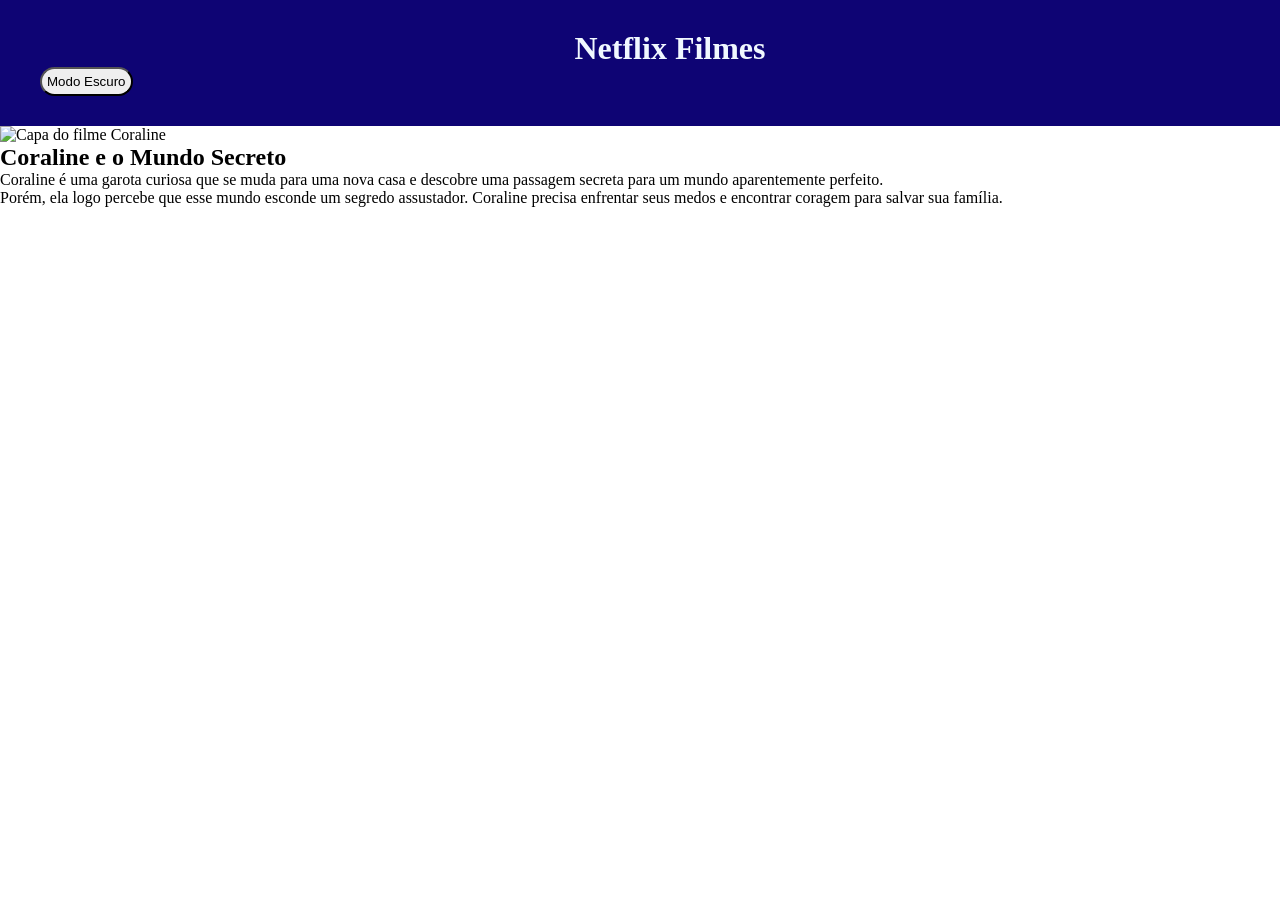
==== index.html @ fe3a432a "update" ====
<!DOCTYPE html> <html lang="pt-br"> <head> <meta charset="UTF-8"> <meta name="viewport" content="width=device-width, initial-scale=1.0"> <title>Netflix Filmes</title> <link rel="stylesheet" href="style.css"> </head> <body>
<header>
    <h1>Netflix Filmes</h1>

    <button id="botao" onclick="modoEscuro()"
        style="margin-left:10px; border-radius:20px; padding:5px;">
        Modo Escuro
    </button>
</header>

<main>

    <div class="filme">

        <img class="banner-filme"
            src="https://occ-0-8407-114.1.nflxso.net/dnm/api/v6/MgXQGyNr1xbI8tJSYiMWv5kXg5g/AAAABSFMNIlPZx48O_cy7JdrLWa_kQXprZBKK4Q1HSimhJidJJ8ht041H5ewtZsSHe9omz77tE8uju2TnuktKlsTuG2686IPKoSarKaIpYDIJYq0e5zqmI3IhHpgFA.jpg?r=36a"
            alt="Capa do filme Coraline">

        <div class="descricao">

            <h2>Coraline e o Mundo Secreto</h2>

            <p>
                Coraline é uma garota curiosa que se muda para uma nova
                casa e descobre uma passagem secreta para um mundo
                aparentemente perfeito.
            </p>

            <p>
                Porém, ela logo percebe que esse mundo esconde um
                segredo assustador. Coraline precisa enfrentar seus
                medos e encontrar coragem para salvar sua família.
            </p>

        </div>

    </div>

</main>

</body> </html>
---- style.css ----
* {
    padding: 0px;
    margin: 0px;
}

header{
    background-color: #0e0474;
    width: 100%;
    padding: 30px;
}

header h1 {
    color:aliceblue;
    text-align: center;
}
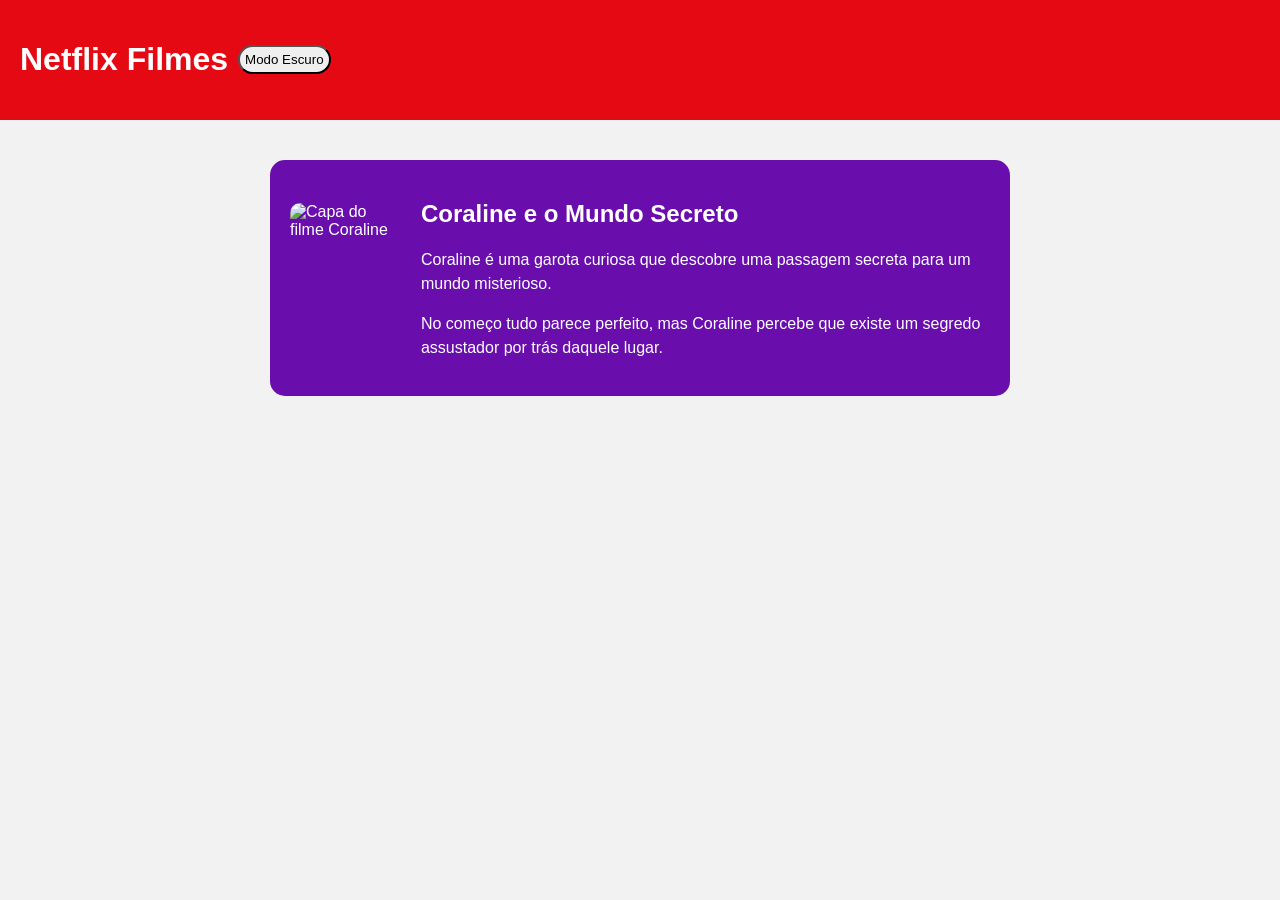
==== commit b0f9e5c2: "update" ====
--- a/index.html
+++ b/index.html
@@ -1,35 +1,52 @@
-<!DOCTYPE html> <html lang="pt-br"> <head> <meta charset="UTF-8"> <meta name="viewport" content="width=device-width, initial-scale=1.0"> <title>Netflix Filmes</title> <link rel="stylesheet" href="style.css"> </head> <body>
-<header>
+<!DOCTYPE html> <html lang="pt-br"> <head> <meta charset="UTF-8"> <meta name="viewport" content="width=device-width, initial-scale=1.0"> <title>Netflix Filmes</title> </head> <body style="margin:0; font-family:Arial; background-color:#f2f2f2;">
+<header style="background-color:#e50914; color:white; padding:20px; display:flex; align-items:center;">
     <h1>Netflix Filmes</h1>
 
-    <button id="botao" onclick="modoEscuro()"
+    <button onclick="modoEscuro()"
         style="margin-left:10px; border-radius:20px; padding:5px;">
         Modo Escuro
     </button>
 </header>
 
-<main>
+<main style="padding:40px;">
 
-    <div class="filme">
+    <div style="
+        display:flex;
+        align-items:center;
+        gap:25px;
+        background-color:#6a0dad;
+        padding:20px;
+        border-radius:15px;
+        color:white;
+        max-width:700px;
+        margin:auto;
+    ">
 
-        <img class="banner-filme"
+        <!-- Imagem pequena à esquerda -->
+        <img
             src="https://occ-0-8407-114.1.nflxso.net/dnm/api/v6/MgXQGyNr1xbI8tJSYiMWv5kXg5g/AAAABSFMNIlPZx48O_cy7JdrLWa_kQXprZBKK4Q1HSimhJidJJ8ht041H5ewtZsSHe9omz77tE8uju2TnuktKlsTuG2686IPKoSarKaIpYDIJYq0e5zqmI3IhHpgFA.jpg?r=36a"
-            alt="Capa do filme Coraline">
+            alt="Capa do filme Coraline"
+            style="
+                width:150px;
+                height:150px;
+                object-fit:cover;
+                border-radius:10px;
+            "
+        >
 
-        <div class="descricao">
+        <!-- Escrita à direita -->
+        <div>
 
             <h2>Coraline e o Mundo Secreto</h2>
 
-            <p>
-                Coraline é uma garota curiosa que se muda para uma nova
-                casa e descobre uma passagem secreta para um mundo
-                aparentemente perfeito.
+            <p style="line-height:1.5;">
+                Coraline é uma garota curiosa que descobre uma passagem
+                secreta para um mundo misterioso.
             </p>
 
-            <p>
-                Porém, ela logo percebe que esse mundo esconde um
-                segredo assustador. Coraline precisa enfrentar seus
-                medos e encontrar coragem para salvar sua família.
+            <p style="line-height:1.5;">
+                No começo tudo parece perfeito, mas Coraline percebe que
+                existe um segredo assustador por trás daquele lugar.
             </p>
 
         </div>
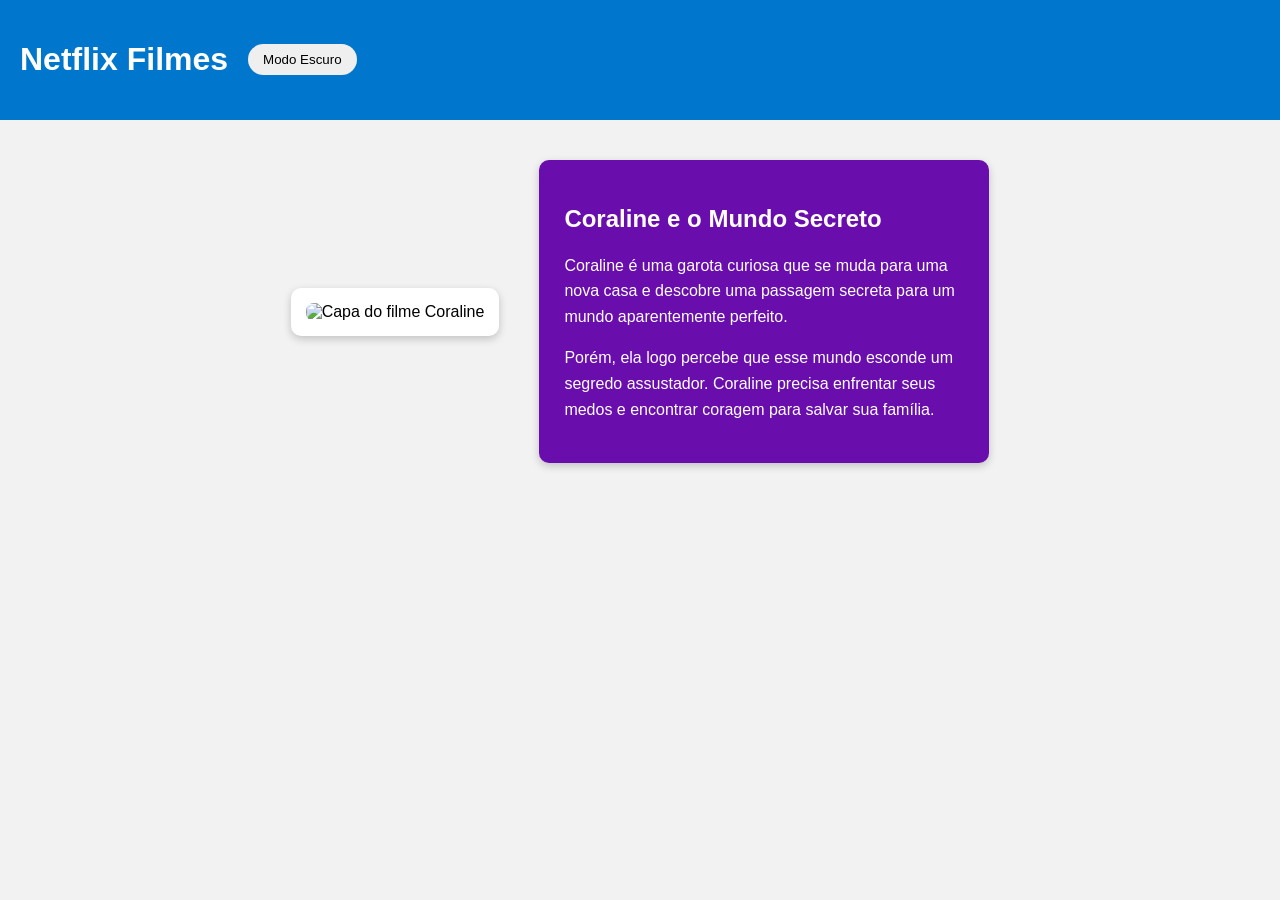
==== commit 21d6bc22: "update" ====
--- a/index.html
+++ b/index.html
@@ -1,52 +1,79 @@
 <!DOCTYPE html> <html lang="pt-br"> <head> <meta charset="UTF-8"> <meta name="viewport" content="width=device-width, initial-scale=1.0"> <title>Netflix Filmes</title> </head> <body style="margin:0; font-family:Arial; background-color:#f2f2f2;">
-<header style="background-color:#e50914; color:white; padding:20px; display:flex; align-items:center;">
+<!-- Parte de cima azul -->
+<header style="
+    background-color:#0077cc;
+    color:white;
+    padding:20px;
+    display:flex;
+    align-items:center;
+">
+
     <h1>Netflix Filmes</h1>
 
-    <button onclick="modoEscuro()"
-        style="margin-left:10px; border-radius:20px; padding:5px;">
+    <button onclick="modoEscuro()" style="
+        margin-left:20px;
+        border-radius:20px;
+        padding:8px 15px;
+        border:none;
+    ">
         Modo Escuro
     </button>
+
 </header>
 
 <main style="padding:40px;">
 
+    <!-- Imagem e texto separados, lado a lado -->
     <div style="
         display:flex;
         align-items:center;
-        gap:25px;
-        background-color:#6a0dad;
-        padding:20px;
-        border-radius:15px;
-        color:white;
-        max-width:700px;
-        margin:auto;
+        justify-content:center;
+        gap:40px;
     ">
 
-        <!-- Imagem pequena à esquerda -->
-        <img
-            src="https://occ-0-8407-114.1.nflxso.net/dnm/api/v6/MgXQGyNr1xbI8tJSYiMWv5kXg5g/AAAABSFMNIlPZx48O_cy7JdrLWa_kQXprZBKK4Q1HSimhJidJJ8ht041H5ewtZsSHe9omz77tE8uju2TnuktKlsTuG2686IPKoSarKaIpYDIJYq0e5zqmI3IhHpgFA.jpg?r=36a"
-            alt="Capa do filme Coraline"
-            style="
-                width:150px;
-                height:150px;
-                object-fit:cover;
-                border-radius:10px;
-            "
-        >
+        <!-- Imagem -->
+        <div style="
+            background-color:white;
+            padding:15px;
+            border-radius:10px;
+            box-shadow:0 3px 8px rgba(0,0,0,0.2);
+        ">
 
-        <!-- Escrita à direita -->
-        <div>
+            <img
+                src="https://occ-0-8407-114.1.nflxso.net/dnm/api/v6/MgXQGyNr1xbI8tJSYiMWv5kXg5g/AAAABSFMNIlPZx48O_cy7JdrLWa_kQXprZBKK4Q1HSimhJidJJ8ht041H5ewtZsSHe9omz77tE8uju2TnuktKlsTuG2686IPKoSarKaIpYDIJYq0e5zqmI3IhHpgFA.jpg?r=36a"
+                alt="Capa do filme Coraline"
+                style="
+                    width:180px;
+                    height:180px;
+                    object-fit:cover;
+                    border-radius:8px;
+                "
+            >
+
+        </div>
+
+        <!-- Texto separado -->
+        <div style="
+            background-color:#6a0dad;
+            color:white;
+            padding:25px;
+            border-radius:10px;
+            width:400px;
+            box-shadow:0 3px 8px rgba(0,0,0,0.2);
+        ">
 
             <h2>Coraline e o Mundo Secreto</h2>
 
-            <p style="line-height:1.5;">
-                Coraline é uma garota curiosa que descobre uma passagem
-                secreta para um mundo misterioso.
+            <p style="line-height:1.6;">
+                Coraline é uma garota curiosa que se muda para uma nova
+                casa e descobre uma passagem secreta para um mundo
+                aparentemente perfeito.
             </p>
 
-            <p style="line-height:1.5;">
-                No começo tudo parece perfeito, mas Coraline percebe que
-                existe um segredo assustador por trás daquele lugar.
+            <p style="line-height:1.6;">
+                Porém, ela logo percebe que esse mundo esconde um segredo
+                assustador. Coraline precisa enfrentar seus medos e
+                encontrar coragem para salvar sua família.
             </p>
 
         </div>
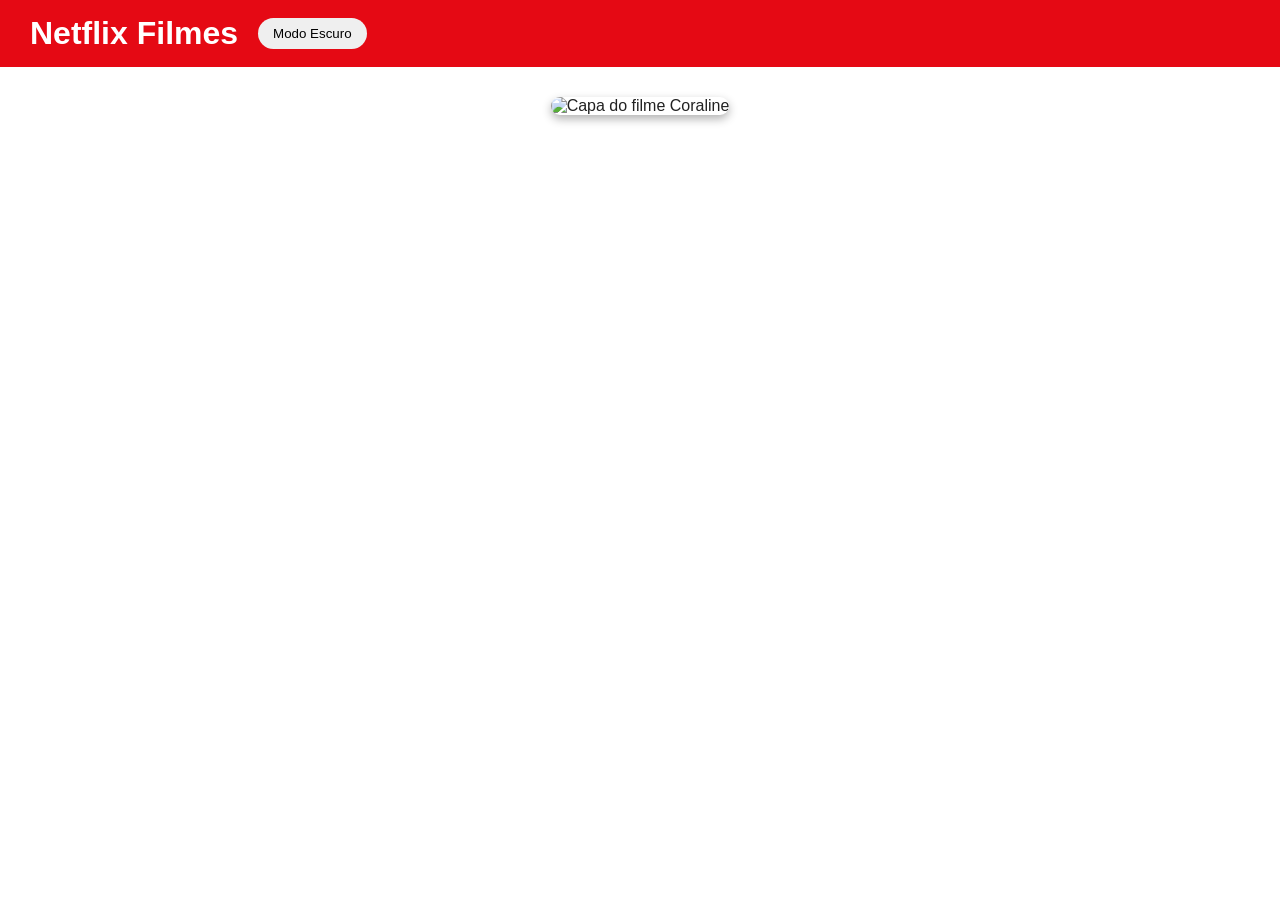
==== commit 73fc6726: "update" ====
--- a/index.html
+++ b/index.html
@@ -1,85 +1,102 @@
-<!DOCTYPE html> <html lang="pt-br"> <head> <meta charset="UTF-8"> <meta name="viewport" content="width=device-width, initial-scale=1.0"> <title>Netflix Filmes</title> </head> <body style="margin:0; font-family:Arial; background-color:#f2f2f2;">
-<!-- Parte de cima azul -->
-<header style="
-    background-color:#0077cc;
-    color:white;
-    padding:20px;
-    display:flex;
-    align-items:center;
-">
+<!DOCTYPE html>
+<html lang="pt-br">
+<head>
+    <meta charset="UTF-8">
+    <meta name="viewport" content="width=device-width, initial-scale=1.0">
+    <title>Netflix Filmes - Coraline</title>
 
-    <h1>Netflix Filmes</h1>
+    <style>
+        body {
+            font-family: Arial, sans-serif;
+            margin: 0;
+            background-color: #ffffff;
+            color: #222;
+            transition: 0.3s;
+        }
 
-    <button onclick="modoEscuro()" style="
-        margin-left:20px;
-        border-radius:20px;
-        padding:8px 15px;
-        border:none;
-    ">
-        Modo Escuro
-    </button>
+        header {
+            display: flex;
+            align-items: center;
+            padding: 15px 30px;
+            background-color: #e50914;
+            color: white;
+        }
 
-</header>
+        header h1 {
+            margin: 0;
+        }
 
-<main style="padding:40px;">
+        #botao {
+            margin-left: 20px;
+            border: none;
+            border-radius: 20px;
+            padding: 8px 15px;
+            cursor: pointer;
+        }
 
-    <!-- Imagem e texto separados, lado a lado -->
-    <div style="
-        display:flex;
-        align-items:center;
-        justify-content:center;
-        gap:40px;
-    ">
+        main {
+            text-align: center;
+            padding: 30px;
+        }
 
-        <!-- Imagem -->
-        <div style="
-            background-color:white;
-            padding:15px;
-            border-radius:10px;
-            box-shadow:0 3px 8px rgba(0,0,0,0.2);
-        ">
+        .container-imagem {
+            margin-bottom: 20px;
+        }
 
-            <img
+        .banner-filme {
+            width: 250px;
+            height: auto;
+            border-radius: 10px;
+            box-shadow: 0 4px 10px rgba(0, 0, 0, 0.3);
+        }
+
+        .descricao {
+            max-width: 600px;
+            margin: auto;
+            line-height: 1.6;
+        }
+
+        .descricao h2 {
+            font-size: 30px;
+            color: #e50914;
+        }
+
+        .descricao p {
+            font-size: 18px;
+        }
+
+        .info {
+            margin-top: 20px;
+            font-weight: bold;
+        }
+
+        /* Modo escuro */
+        .escuro {
+            background-color: #121212;
+            color: white;
+        }
+
+        .escuro .descricao h2 {
+            color: #ff3333;
+        }
+    </style>
+</head>
+
+<body>
+
+    <header>
+        <h1>Netflix Filmes</h1>
+
+        <button id="botao" onclick="modoEscuro()">
+            Modo Escuro
+        </button>
+    </header>
+
+    <main>
+
+        <div class="container-imagem">
+            <img 
+                class="banner-filme"
                 src="https://occ-0-8407-114.1.nflxso.net/dnm/api/v6/MgXQGyNr1xbI8tJSYiMWv5kXg5g/AAAABSFMNIlPZx48O_cy7JdrLWa_kQXprZBKK4Q1HSimhJidJJ8ht041H5ewtZsSHe9omz77tE8uju2TnuktKlsTuG2686IPKoSarKaIpYDIJYq0e5zqmI3IhHpgFA.jpg?r=36a"
-                alt="Capa do filme Coraline"
-                style="
-                    width:180px;
-                    height:180px;
-                    object-fit:cover;
-                    border-radius:8px;
-                "
-            >
-
-        </div>
-
-        <!-- Texto separado -->
-        <div style="
-            background-color:#6a0dad;
-            color:white;
-            padding:25px;
-            border-radius:10px;
-            width:400px;
-            box-shadow:0 3px 8px rgba(0,0,0,0.2);
-        ">
-
-            <h2>Coraline e o Mundo Secreto</h2>
-
-            <p style="line-height:1.6;">
-                Coraline é uma garota curiosa que se muda para uma nova
-                casa e descobre uma passagem secreta para um mundo
-                aparentemente perfeito.
-            </p>
-
-            <p style="line-height:1.6;">
-                Porém, ela logo percebe que esse mundo esconde um segredo
-                assustador. Coraline precisa enfrentar seus medos e
-                encontrar coragem para salvar sua família.
-            </p>
-
-        </div>
-
-    </div>
-
-</main>
-
-</body> </html>+                alt="Capa do filme Coraline">
+        </div
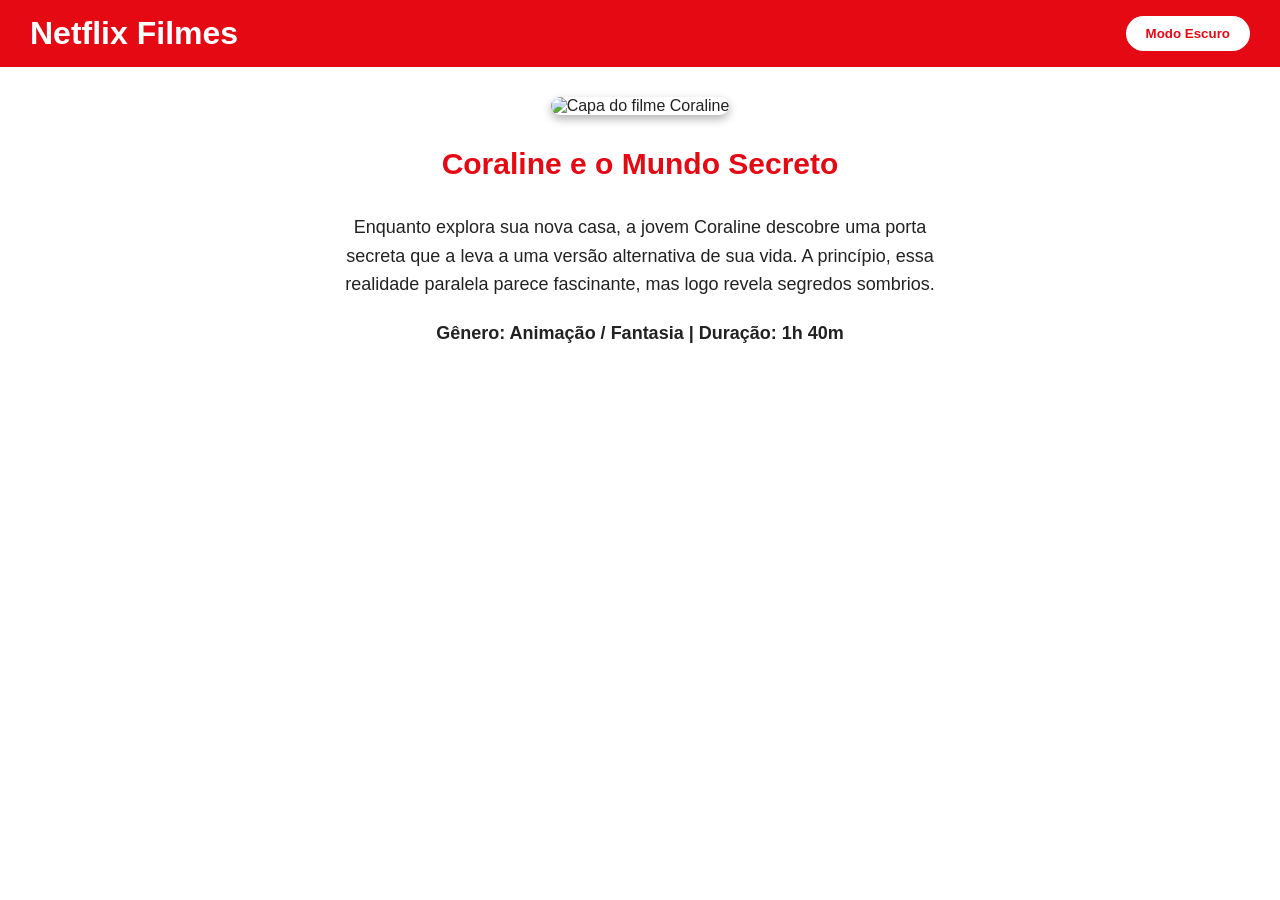
==== commit 7bb64160: "update" ====
--- a/index.html
+++ b/index.html
@@ -11,12 +11,13 @@
             margin: 0;
             background-color: #ffffff;
             color: #222;
-            transition: 0.3s;
+            transition: background-color 0.3s, color 0.3s;
         }
 
         header {
             display: flex;
             align-items: center;
+            justify-content: space-between;
             padding: 15px 30px;
             background-color: #e50914;
             color: white;
@@ -27,11 +28,18 @@
         }
 
         #botao {
-            margin-left: 20px;
             border: none;
             border-radius: 20px;
-            padding: 8px 15px;
+            padding: 10px 20px;
             cursor: pointer;
+            font-weight: bold;
+            background-color: #ffffff;
+            color: #e50914;
+            transition: 0.3s;
+        }
+
+        #botao:hover {
+            background-color: #f0f0f0;
         }
 
         main {
@@ -71,13 +79,18 @@
         }
 
         /* Modo escuro */
-        .escuro {
+        body.escuro {
             background-color: #121212;
-            color: white;
+            color: #ffffff;
         }
 
-        .escuro .descricao h2 {
+        body.escuro .descricao h2 {
             color: #ff3333;
+        }
+
+        body.escuro #botao {
+            background-color: #333333;
+            color: #ffffff;
         }
     </style>
 </head>
@@ -93,10 +106,34 @@
     </header>
 
     <main>
-
         <div class="container-imagem">
             <img 
                 class="banner-filme"
                 src="https://occ-0-8407-114.1.nflxso.net/dnm/api/v6/MgXQGyNr1xbI8tJSYiMWv5kXg5g/AAAABSFMNIlPZx48O_cy7JdrLWa_kQXprZBKK4Q1HSimhJidJJ8ht041H5ewtZsSHe9omz77tE8uju2TnuktKlsTuG2686IPKoSarKaIpYDIJYq0e5zqmI3IhHpgFA.jpg?r=36a"
                 alt="Capa do filme Coraline">
-        </div+        </div>
+
+        <section class="descricao">
+            <h2>Coraline e o Mundo Secreto</h2>
+            <p>
+                Enquanto explora sua nova casa, a jovem Coraline descobre uma porta secreta que a leva a uma versão alternativa de sua vida. A princípio, essa realidade paralela parece fascinante, mas logo revela segredos sombrios.
+            </p>
+            <p class="info">Gênero: Animação / Fantasia | Duração: 1h 40m</p>
+        </section>
+    </main>
+
+    <script>
+        function modoEscuro() {
+            document.body.classList.toggle('escuro');
+            
+            const botao = document.getElementById('botao');
+            if (document.body.classList.contains('escuro')) {
+                botao.textContent = 'Modo Claro';
+            } else {
+                botao.textContent = 'Modo Escuro';
+            }
+        }
+    </script>
+
+</body>
+</html>
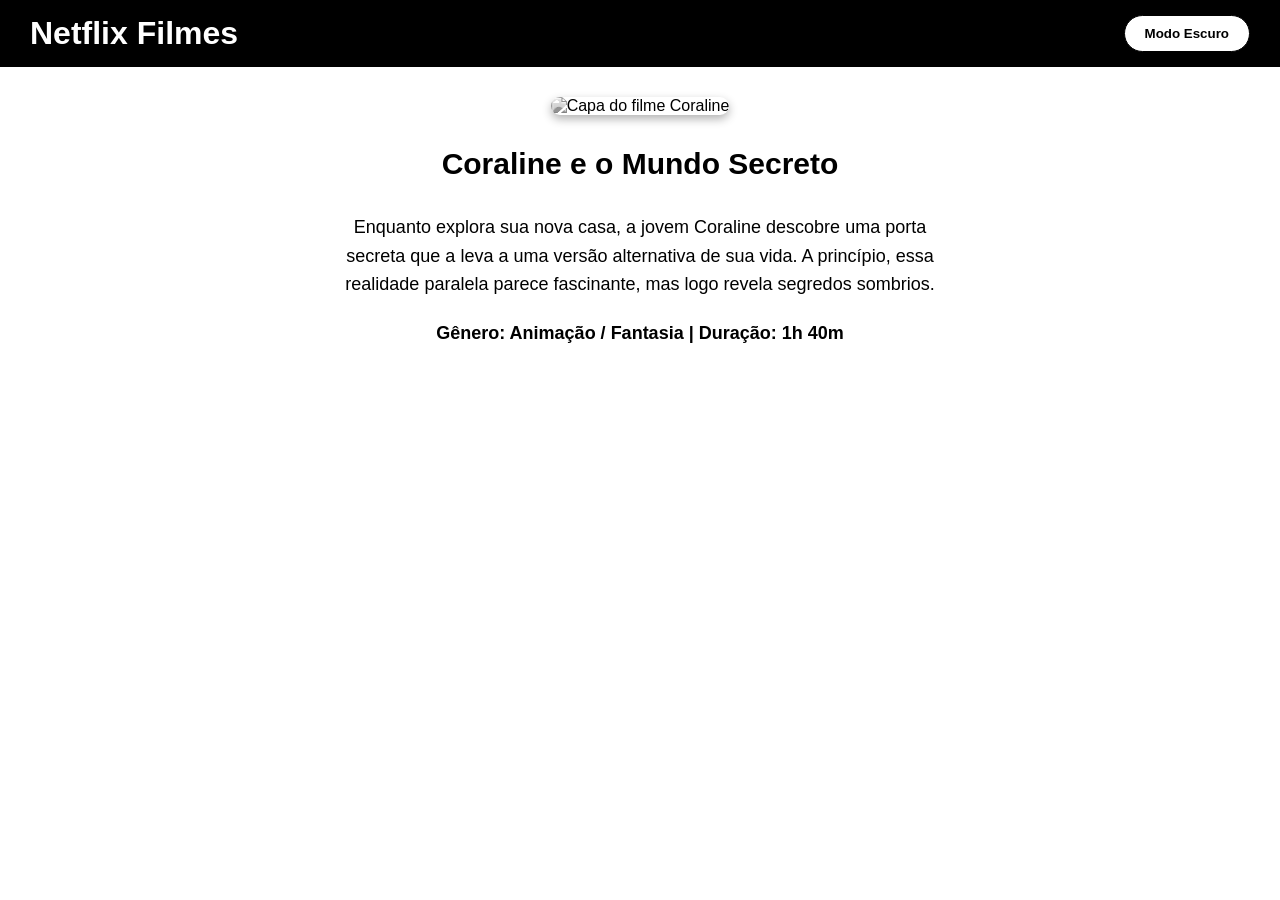
==== commit cf348f58: "update" ====
--- a/index.html
+++ b/index.html
@@ -10,7 +10,7 @@
             font-family: Arial, sans-serif;
             margin: 0;
             background-color: #ffffff;
-            color: #222;
+            color: #000000;
             transition: background-color 0.3s, color 0.3s;
         }
 
@@ -19,8 +19,8 @@
             align-items: center;
             justify-content: space-between;
             padding: 15px 30px;
-            background-color: #e50914;
-            color: white;
+            background-color: #000000;
+            color: #ffffff;
         }
 
         header h1 {
@@ -28,18 +28,18 @@
         }
 
         #botao {
-            border: none;
+            border: 1px solid #000000;
             border-radius: 20px;
             padding: 10px 20px;
             cursor: pointer;
             font-weight: bold;
             background-color: #ffffff;
-            color: #e50914;
+            color: #000000;
             transition: 0.3s;
         }
 
         #botao:hover {
-            background-color: #f0f0f0;
+            background-color: #e0e0e0;
         }
 
         main {
@@ -56,6 +56,7 @@
             height: auto;
             border-radius: 10px;
             box-shadow: 0 4px 10px rgba(0, 0, 0, 0.3);
+            filter: grayscale(100%);
         }
 
         .descricao {
@@ -66,7 +67,7 @@
 
         .descricao h2 {
             font-size: 30px;
-            color: #e50914;
+            color: #000000;
         }
 
         .descricao p {
@@ -78,19 +79,20 @@
             font-weight: bold;
         }
 
-        /* Modo escuro */
+        /* Modo escuro (Escala de Cinza) */
         body.escuro {
             background-color: #121212;
             color: #ffffff;
         }
 
         body.escuro .descricao h2 {
-            color: #ff3333;
+            color: #ffffff;
         }
 
         body.escuro #botao {
             background-color: #333333;
             color: #ffffff;
+            border-color: #ffffff;
         }
     </style>
 </head>
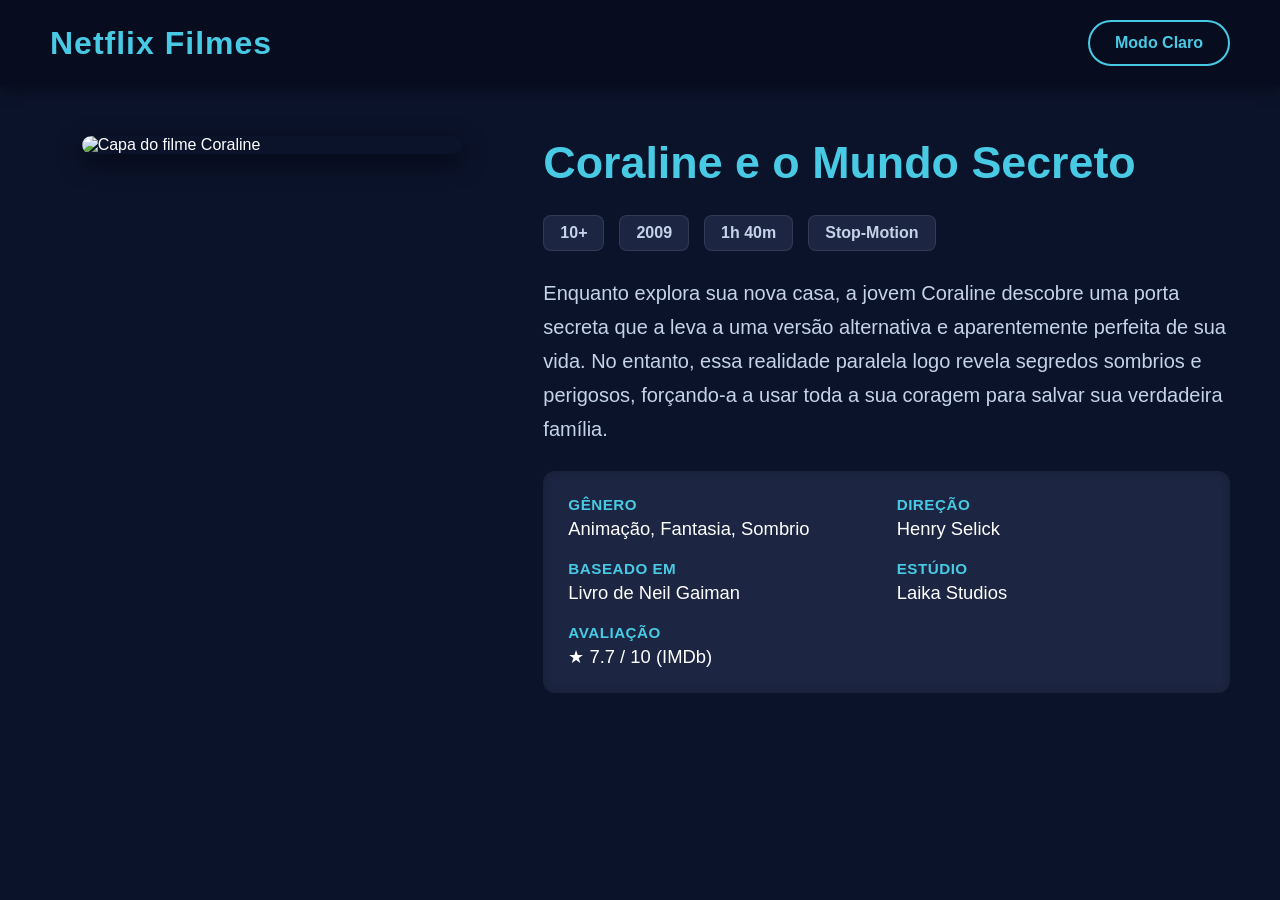
==== commit c49bba18: "update" ====
--- a/index.html
+++ b/index.html
@@ -6,93 +6,183 @@
     <title>Netflix Filmes - Coraline</title>
 
     <style>
+        :root {
+            --bg-principal: #0b132b;
+            --bg-card: #1c2541;
+            --azul-destaque: #48cae4;
+            --texto-claro: #ffffff;
+            --texto-secundario: #c5d3e8;
+        }
+
         body {
-            font-family: Arial, sans-serif;
-            margin: 0;
-            background-color: #ffffff;
-            color: #000000;
-            transition: background-color 0.3s, color 0.3s;
+            font-family: 'Segoe UI', Tahoma, Geneva, Verdana, sans-serif;
+            margin: 0;
+            background-color: var(--bg-principal);
+            color: var(--texto-claro);
+            display: flex;
+            flex-direction: column;
+            min-height: 100vh;
         }
 
         header {
             display: flex;
             align-items: center;
             justify-content: space-between;
-            padding: 15px 30px;
-            background-color: #000000;
-            color: #ffffff;
+            padding: 20px 50px;
+            background-color: #070d1f;
+            box-shadow: 0 4px 15px rgba(0, 0, 0, 0.4);
         }
 
         header h1 {
             margin: 0;
+            font-size: 2rem;
+            color: var(--azul-destaque);
+            letter-spacing: 1px;
         }
 
         #botao {
-            border: 1px solid #000000;
-            border-radius: 20px;
-            padding: 10px 20px;
+            border: 2px solid var(--azul-destaque);
+            border-radius: 25px;
+            padding: 12px 25px;
             cursor: pointer;
             font-weight: bold;
-            background-color: #ffffff;
-            color: #000000;
-            transition: 0.3s;
+            font-size: 1rem;
+            background-color: transparent;
+            color: var(--azul-destaque);
+            transition: all 0.3s ease;
         }
 
         #botao:hover {
-            background-color: #e0e0e0;
+            background-color: var(--azul-destaque);
+            color: #070d1f;
+            box-shadow: 0 0 12px var(--azul-destaque);
         }
 
         main {
-            text-align: center;
-            padding: 30px;
+            display: flex;
+            flex-direction: row;
+            justify-content: center;
+            align-items: flex-start;
+            gap: 50px;
+            padding: 50px;
+            max-width: 1200px;
+            margin: 0 auto;
+            flex-wrap: wrap;
         }
 
         .container-imagem {
-            margin-bottom: 20px;
+            flex: 1 1 350px;
+            display: flex;
+            justify-content: center;
         }
 
         .banner-filme {
-            width: 250px;
+            width: 100%;
+            max-width: 380px;
             height: auto;
-            border-radius: 10px;
-            box-shadow: 0 4px 10px rgba(0, 0, 0, 0.3);
-            filter: grayscale(100%);
-        }
-
-        .descricao {
-            max-width: 600px;
-            margin: auto;
-            line-height: 1.6;
-        }
-
-        .descricao h2 {
-            font-size: 30px;
-            color: #000000;
-        }
-
-        .descricao p {
-            font-size: 18px;
-        }
-
-        .info {
-            margin-top: 20px;
+            border-radius: 16px;
+            box-shadow: 0 8px 25px rgba(0, 0, 0, 0.6);
+            transition: transform 0.3s ease;
+        }
+
+        .banner-filme:hover {
+            transform: scale(1.03);
+        }
+
+        .conteudo {
+            flex: 2 1 500px;
+            display: flex;
+            flex-direction: column;
+            gap: 25px;
+        }
+
+        .titulo-filme {
+            font-size: 2.8rem;
+            margin: 0;
+            color: var(--azul-destaque);
+            line-height: 1.2;
+        }
+
+        .badges {
+            display: flex;
+            gap: 15px;
+            flex-wrap: wrap;
+        }
+
+        .badge {
+            background-color: var(--bg-card);
+            padding: 8px 16px;
+            border-radius: 8px;
+            font-size: 1rem;
+            font-weight: 600;
+            color: var(--texto-secundario);
+            border: 1px solid rgba(255, 255, 255, 0.1);
+        }
+
+        .sinopse {
+            font-size: 1.25rem;
+            line-height: 1.7;
+            color: var(--texto-secundario);
+            margin: 0;
+        }
+
+        .grade-informacoes {
+            display: flex;
+            flex-wrap: wrap;
+            gap: 20px;
+            background-color: var(--bg-card);
+            padding: 25px;
+            border-radius: 12px;
+            box-shadow: inset 0 0 10px rgba(0, 0, 0, 0.2);
+        }
+
+        .info-item {
+            flex: 1 1 200px;
+            display: flex;
+            flex-direction: column;
+            gap: 5px;
+        }
+
+        .info-rotulo {
+            font-size: 0.95rem;
+            color: var(--azul-destaque);
+            text-transform: uppercase;
+            letter-spacing: 0.5px;
             font-weight: bold;
         }
 
-        /* Modo escuro (Escala de Cinza) */
-        body.escuro {
-            background-color: #121212;
-            color: #ffffff;
-        }
-
-        body.escuro .descricao h2 {
-            color: #ffffff;
-        }
-
-        body.escuro #botao {
-            background-color: #333333;
-            color: #ffffff;
-            border-color: #ffffff;
+        .info-valor {
+            font-size: 1.15rem;
+            color: var(--texto-claro);
+        }
+
+        /* Estilo para Alternar Tema */
+        body.modo-claro {
+            --bg-principal: #eef4f8;
+            --bg-card: #ffffff;
+            --azul-destaque: #0077b6;
+            --texto-claro: #0d1b2a;
+            --texto-secundario: #415a77;
+        }
+
+        body.modo-claro header {
+            background-color: #d8e2dc;
+        }
+
+        @media (max-width: 768px) {
+            main {
+                flex-direction: column;
+                align-items: center;
+                padding: 20px;
+            }
+
+            .titulo-filme {
+                font-size: 2.2rem;
+            }
+
+            .sinopse {
+                font-size: 1.1rem;
+            }
         }
     </style>
 </head>
@@ -102,8 +192,8 @@
     <header>
         <h1>Netflix Filmes</h1>
 
-        <button id="botao" onclick="modoEscuro()">
-            Modo Escuro
+        <button id="botao" onclick="alternarTema()">
+            Modo Claro
         </button>
     </header>
 
@@ -115,24 +205,54 @@
                 alt="Capa do filme Coraline">
         </div>
 
-        <section class="descricao">
-            <h2>Coraline e o Mundo Secreto</h2>
-            <p>
-                Enquanto explora sua nova casa, a jovem Coraline descobre uma porta secreta que a leva a uma versão alternativa de sua vida. A princípio, essa realidade paralela parece fascinante, mas logo revela segredos sombrios.
+        <section class="conteudo">
+            <h2 class="titulo-filme">Coraline e o Mundo Secreto</h2>
+
+            <div class="badges">
+                <span class="badge">10+</span>
+                <span class="badge">2009</span>
+                <span class="badge">1h 40m</span>
+                <span class="badge">Stop-Motion</span>
+            </div>
+
+            <p class="sinopse">
+                Enquanto explora sua nova casa, a jovem Coraline descobre uma porta secreta que a leva a uma versão alternativa e aparentemente perfeita de sua vida. No entanto, essa realidade paralela logo revela segredos sombrios e perigosos, forçando-a a usar toda a sua coragem para salvar sua verdadeira família.
             </p>
-            <p class="info">Gênero: Animação / Fantasia | Duração: 1h 40m</p>
+
+            <div class="grade-informacoes">
+                <div class="info-item">
+                    <span class="info-rotulo">Gênero</span>
+                    <span class="info-valor">Animação, Fantasia, Sombrio</span>
+                </div>
+                <div class="info-item">
+                    <span class="info-rotulo">Direção</span>
+                    <span class="info-valor">Henry Selick</span>
+                </div>
+                <div class="info-item">
+                    <span class="info-rotulo">Baseado em</span>
+                    <span class="info-valor">Livro de Neil Gaiman</span>
+                </div>
+                <div class="info-item">
+                    <span class="info-rotulo">Estúdio</span>
+                    <span class="info-valor">Laika Studios</span>
+                </div>
+                <div class="info-item">
+                    <span class="info-rotulo">Avaliação</span>
+                    <span class="info-valor">★ 7.7 / 10 (IMDb)</span>
+                </div>
+            </div>
         </section>
     </main>
 
     <script>
-        function modoEscuro() {
-            document.body.classList.toggle('escuro');
+        function alternarTema() {
+            document.body.classList.toggle('modo-claro');
             
             const botao = document.getElementById('botao');
-            if (document.body.classList.contains('escuro')) {
+            if (document.body.classList.contains('modo-claro')) {
+                botao.textContent = 'Modo Azul Escuro';
+            } else {
                 botao.textContent = 'Modo Claro';
-            } else {
-                botao.textContent = 'Modo Escuro';
             }
         }
     </script>
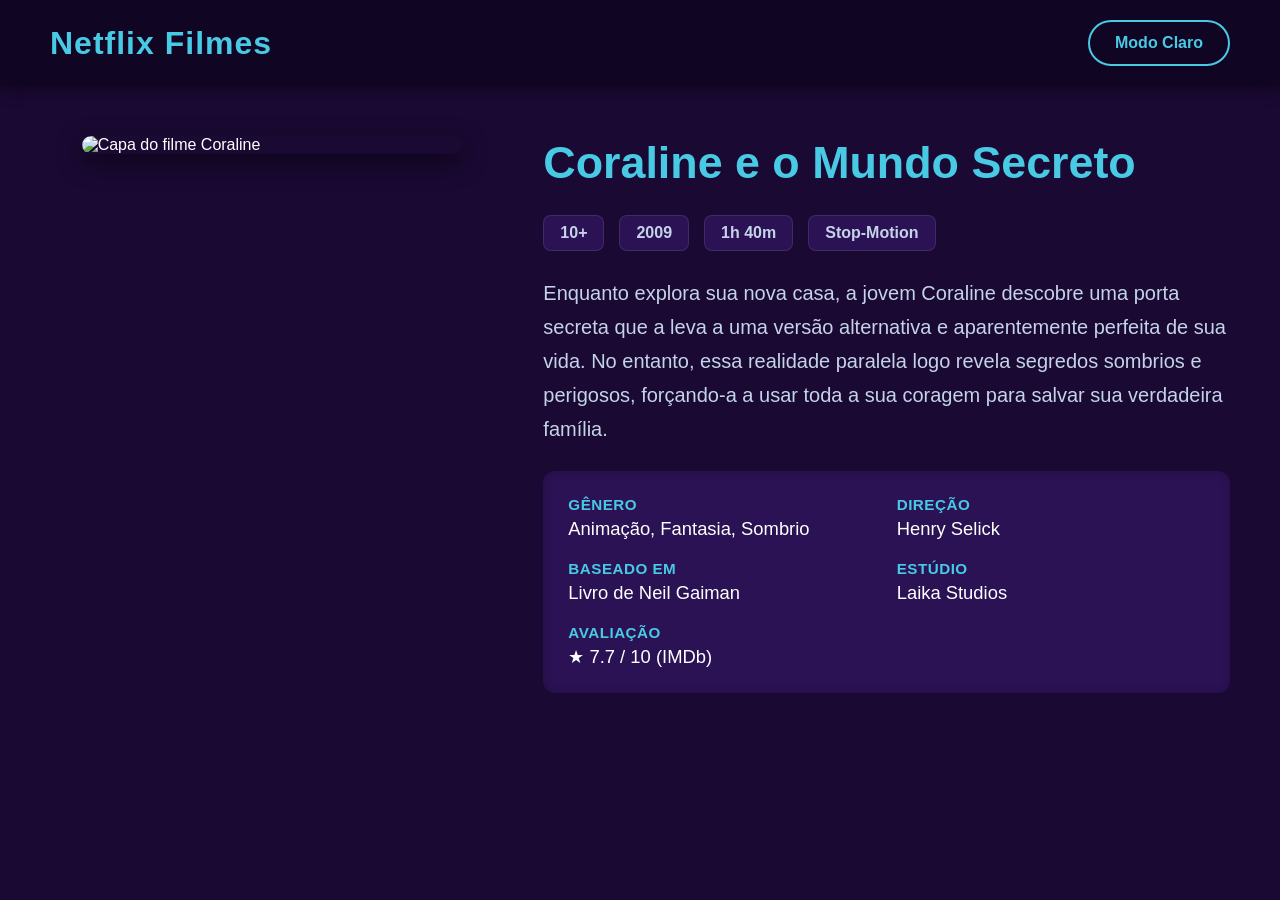
==== commit a5d0b153: "update" ====
--- a/index.html
+++ b/index.html
@@ -7,8 +7,8 @@
 
     <style>
         :root {
-            --bg-principal: #0b132b;
-            --bg-card: #1c2541;
+            --bg-principal: #1a0933;
+            --bg-card: #2b1254;
             --azul-destaque: #48cae4;
             --texto-claro: #ffffff;
             --texto-secundario: #c5d3e8;
@@ -29,7 +29,7 @@
             align-items: center;
             justify-content: space-between;
             padding: 20px 50px;
-            background-color: #070d1f;
+            background-color: #110524;
             box-shadow: 0 4px 15px rgba(0, 0, 0, 0.4);
         }
 
@@ -250,7 +250,7 @@
             
             const botao = document.getElementById('botao');
             if (document.body.classList.contains('modo-claro')) {
-                botao.textContent = 'Modo Azul Escuro';
+                botao.textContent = 'Modo Roxo Escuro';
             } else {
                 botao.textContent = 'Modo Claro';
             }
